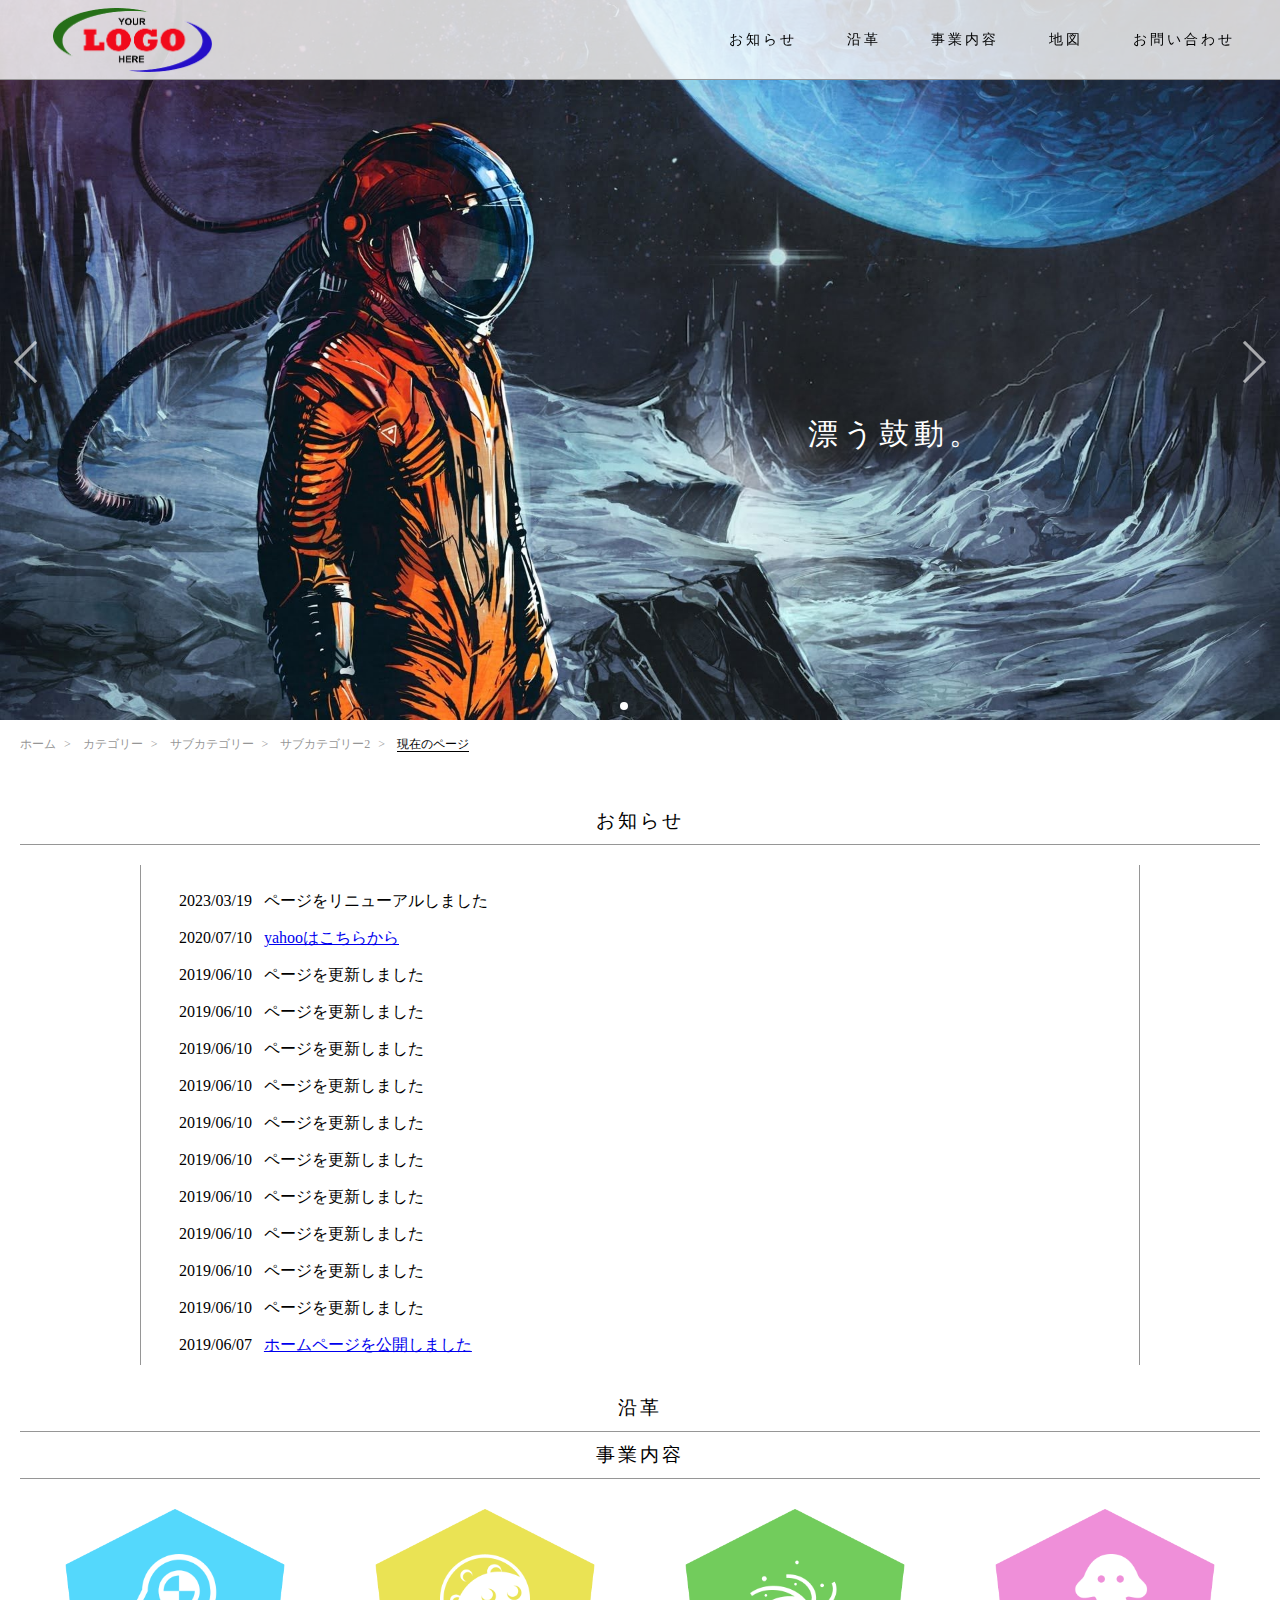
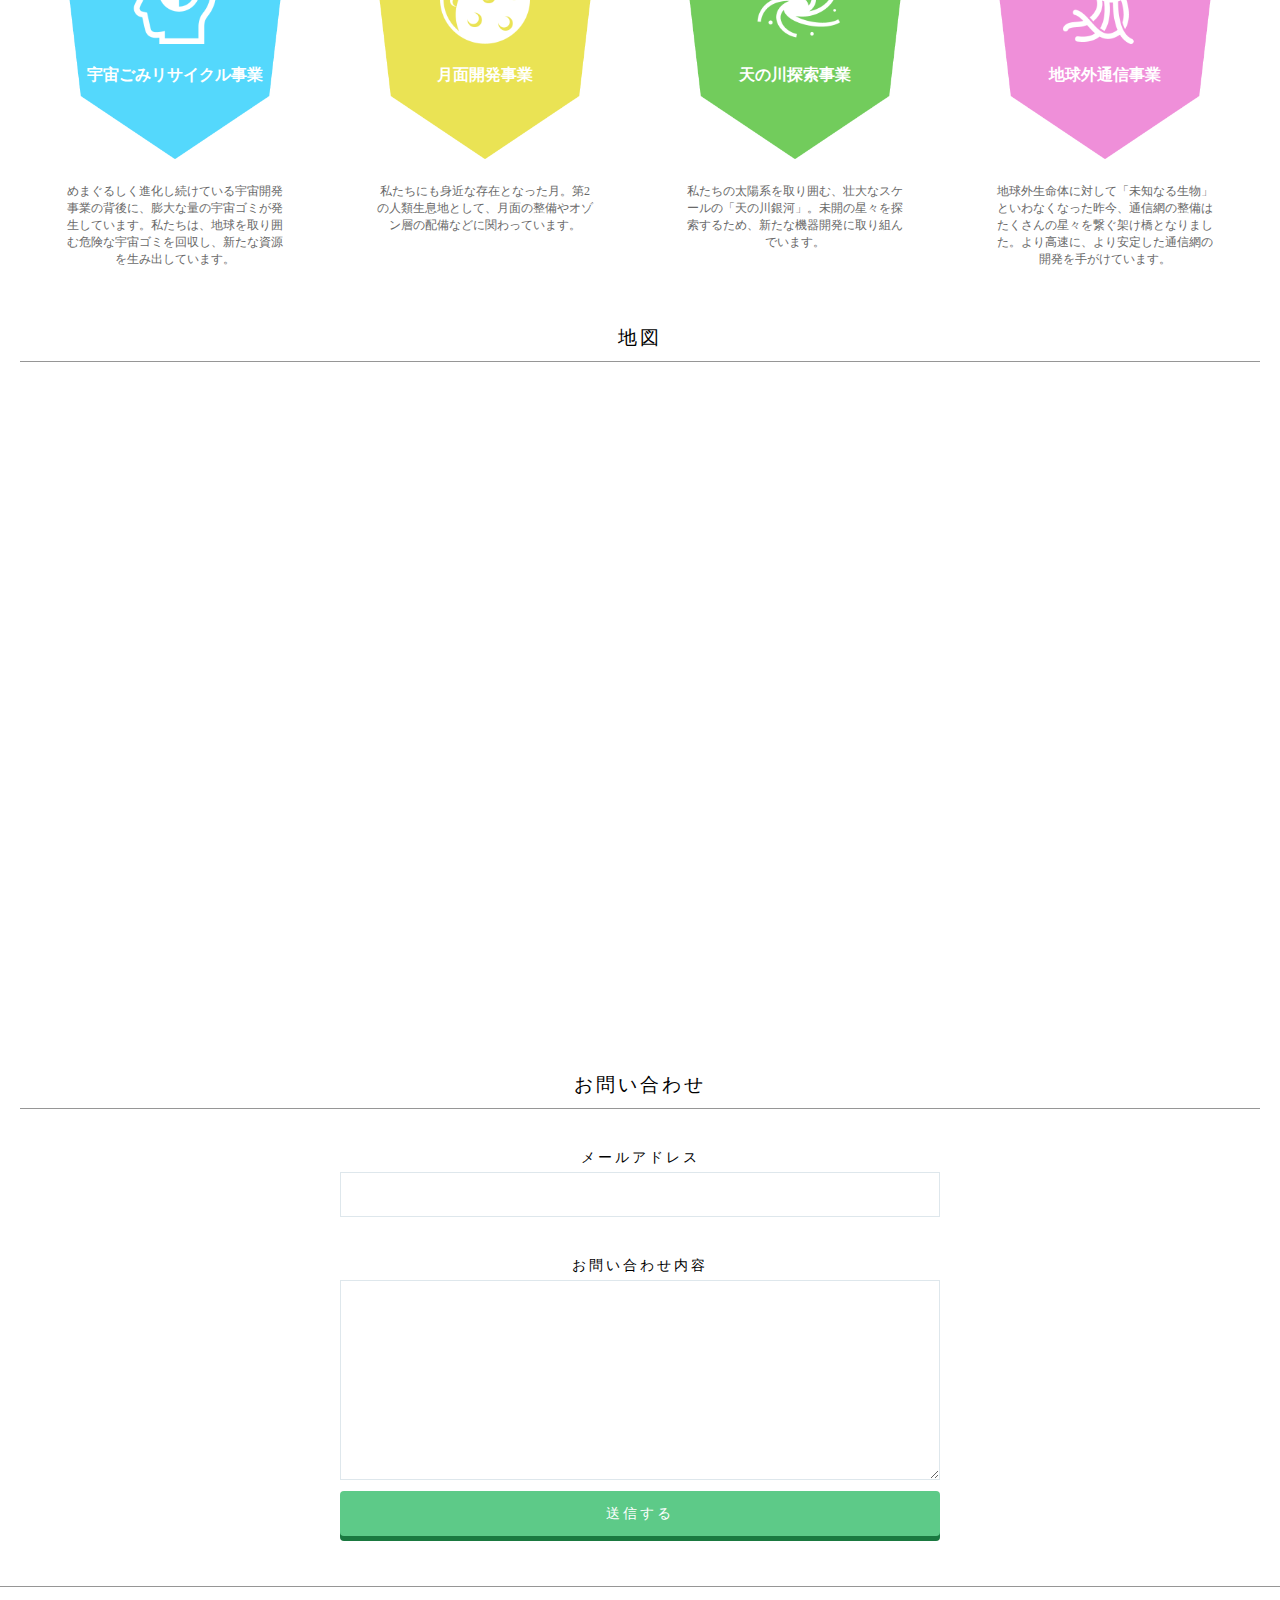
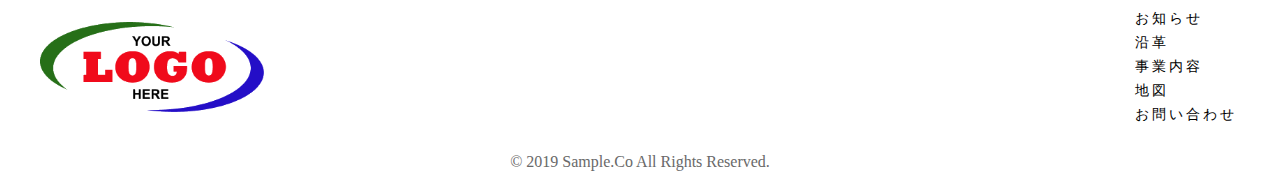
==== index.html @ 253b9396 "works調整" ====
<!DOCTYPE html>
<html lang="ja" dir="ltr">

<head>
    <meta charset="utf-8">
    <meta name="viewport" content="width=device-width, initial-scale=1.0">
    <title>Sample Site</title>
    <link rel="stylesheet" href="./css/stylesheet.css">
    <link rel="stylesheet" href="./css/responsive.css">
    <link rel="stylesheet" href="./css/hamburger.css">
    <link rel="stylesheet" href="./css/swiper.css">
    <link rel="stylesheet" href="https://maxcdn.bootstrapcdn.com/font-awesome/4.5.0/css/font-awesome.min.css">
    <script src="https://ajax.googleapis.com/ajax/libs/jquery/2.1.4/jquery.min.js"></script>
    <link rel="shortcut icon" href="./img/favicon.ico">
    <link rel="icon" href="./img/favicon.ico">
</head>

<body>
    <header>

        <div class="container">
            <div class="logo-left header-left">
                <img class="header-logo" src="img/logo03.png">
            </div>
            <div class="header-right">
                <a class="btn btn-hover" href="#information">お知らせ</a>
                <a class="btn btn-hover" href="#history">沿革</a>
                <a class="btn btn-hover" href="#works">事業内容</a>
                <a class="btn btn-hover" href="#map">地図</a>
                <a class="btn btn-hover" href="#contact">お問い合わせ</a>
            </div>
        </div>


        <!--  ハンバーガーメニュー　-->

        <div id="hamb-menu">
            <a class="menu-trigger">
                <span></span>
                <span></span>
                <span></span>
            </a>
        </div>

        <div id="hamb-wrapper">
            <div id="hamb-contents">
                <a class="btn" href="#information">お知らせ</a>
                <a class="btn" href="#history">沿革</a>
                <a class="btn" href="#works">事業内容</a>
                <a class="btn" href="#map">地図</a>
                <a class="btn" href="#contact">お問い合わせ</a>
            </div>
        </div>

    </header>



    <div class="slide-wrapper">

        <!--   簡易スライド非表示

        <div class="sliders">
            <ul class="sliders-items">
                <li class="sliders-item"><img src="img/img01.jpg"></li>
                <li class="sliders-item"><img src="img/img02.jpg"></li>
                <li class="sliders-item"><img src="img/img03.jpg"></li>
            </ul>
            <div class="sliders-prev"></div>
            <div class="sliders-next"></div>
        </div>
        <script src="./js/sliders.js"></script>  -->


        <!--  swiperによるスライド　-->

        <div class="swiper-container">
            <div class="swiper-wrapper">
                <div class="swiper-slide">
                    <img src="./img/img01.jpg" alt="Swiper01" class="obj-fit-img">
                    <div class="swiper-slide-content swiper-slide-content-1">漂う鼓動。</div>
                </div>
                <div class="swiper-slide">
                    <img src="./img/img02.jpg" alt="Swiper02" class="obj-fit-img">
                    <div class="swiper-slide-content swiper-slide-content-2">宙駆ける焔。</div>
                </div>
                <div class="swiper-slide">
                    <img src="./img/img03.jpg" alt="Swiper03" class="obj-fit-img">
                    <div class="swiper-slide-content swiper-slide-content-3">拡張的新世界へ。</div>
                </div>
            </div>
            <div class="swiper-pagination"></div>
            <div class="swiper-button-prev"></div>
            <div class="swiper-button-next"></div>

        </div>
        <script src="./js/swiper.js"></script>
        <script>
            var swiper = new Swiper('.swiper-container', {
                navigation: {
                    nextEl: '.swiper-button-next',
                    prevEl: '.swiper-button-prev',

                },
                loop: true,
                autoplay: {
                    delay: 5000,
                    disableOnInteraction: true
                },
                pagination: {
                    el: '.swiper-pagination',
                    type: 'bullets',
                    clickable: true
                },
                speed: 1000,
                on: {
                    slideChange: function() {
                        jQuery('.swiper-slide-content').css('opacity', '0');
                        realIndex = this.realIndex + 1;
                        jQuery('.swiper-slide-content-' + realIndex).css('opacity', '1');
                    },
                },
            });
        </script>

    </div>


    <!--  パンくず　-->
    <nav>
        <div class="container">
            <ol class="breadcrumbs">
                <li><a href="#">ホーム</a></li>
                <li><a href="#">カテゴリー</a></li>
                <li><a href="#">サブカテゴリー</a></li>
                <li><a href="#">サブカテゴリー2</a></li>
                <li><a>現在のページ</a></li>
            </ol>
        </div>
    </nav>

    <!--  各コンテンツ　-->
    <div class="middle-wrapper">
        <div class="container">

            <!--  お知らせ　-->
            <div ID="information" class="section information">
                <h3>お知らせ</h3>
                <div class="contents">
                    <div class="info-iframe">
                        <iframe src="information.html">
                            インラインフレーム対応ブラウザでご覧いただけます。
                        </iframe>
                    </div>
                </div>
            </div>

            <!--  沿革　-->
            <div ID="history" class="section history">
                <h3>沿革</h3>
                <div class="contents">

                </div>
            </div>

            <!--  事業内容　-->
            <div ID="works" class="section">
                <h3>事業内容</h3>
                <div class="contents">
                    <div class="works">

                        <div class="work">
                            <div class="work-icon">
                                <p class="work-title">宇宙ごみリサイクル事業</p>
                                <img src="img/work01.png" class="work-img">
                                <img src="img/back01.png" class="back-img">
                            </div>
                            <p class="work-text">めまぐるしく進化し続けている宇宙開発事業の背後に、膨大な量の宇宙ゴミが発生しています。私たちは、地球を取り囲む危険な宇宙ゴミを回収し、新たな資源を生み出しています。</p>

                        </div>

                        <div class="work">
                            <div class="work-icon">
                                <p class="work-title">月面開発事業</p>
                                <img src="img/work02.png" class="work-img">
                                <img src="img/back02.png" class="back-img">
                            </div>
                            <p class="work-text">私たちにも身近な存在となった月。第2の人類生息地として、月面の整備やオゾン層の配備などに関わっています。</p>
                        </div>

                        <div class="work">
                            <div class="work-icon">
                                <p class="work-title">天の川探索事業</p>
                                <img src="img/work03.png" class="work-img">
                                <img src="img/back03.png" class="back-img">
                            </div>
                            <p class="work-text">私たちの太陽系を取り囲む、壮大なスケールの「天の川銀河」。未開の星々を探索するため、新たな機器開発に取り組んでいます。</p>
                        </div>

                        <div class="work">
                            <div class="work-icon">
                                <p class="work-title">地球外通信事業</p>
                                <img src="img/work04.png" class="work-img">
                                <img src="img/back04.png" class="back-img">
                            </div>
                            <p class="work-text">地球外生命体に対して「未知なる生物」といわなくなった昨今、通信網の整備はたくさんの星々を繋ぐ架け橋となりました。より高速に、より安定した通信網の開発を手がけています。</p>
                        </div>

                    </div>
                </div>
            </div>

            <!--  地図　-->
            <div ID="map" class="section map">
                <h3>地図</h3>
                <div class="contents map-wrapper">
                    <iframe src="https://www.google.com/maps/embed?pb=!1m18!1m12!1m3!1d3682.709545712468!2d88.37470051531291!3d22.627319036661458!2m3!1f0!2f0!3f0!3m2!1i1024!2i768!4f13.1!3m3!1m2!1s0x39f89d917ba401ff%3A0xa245c88b371ffcd3!2sVulcan+Trading+Company!5e0!3m2!1sja!2sjp!4v1559813439510!5m2!1sja!2sjp" width="100%" height="100%" frameborder="0" style="border:0" allowfullscreen></iframe>
                </div>
            </div>

            <!--  お問い合わせ　-->
            <div ID="contact" class="section contact">
                <h3>お問い合わせ</h3>
                <div class="contents">
                    <p>メールアドレス</p>
                    <input class="mail-address">
                    <p>お問い合わせ内容</p>
                    <textarea></textarea>
                    <div></div>
                    <input class="contact-submit" type="submit" value="送信する">

                </div>
            </div>
        </div>
    </div>



    <div class="bottom-wrapper">
        <div class="container">

        </div>
    </div>



    <footer>
        <div class="container">
            <div class="logo-left footer-left">
                <img class="footer-logo" src="./img/logo03.png">
            </div>
            <div class="footer-right">
                <div class="footer-contents">
                    <a class="btn btn-hover" href="#information">お知らせ</a>
                    <a class="btn btn-hover" href="#history">沿革</a>
                    <a class="btn btn-hover" href="#works">事業内容</a>
                    <a class="btn btn-hover" href="#map">地図</a>
                    <a class="btn btn-hover" href="#contact">お問い合わせ</a>
                </div>
            </div>
            <div class="copyright">
                <p>© 2019 Sample.Co All Rights Reserved.</p>
            </div>
        </div>
    </footer>

    <script src="./js/script.js"></script>
    <script src="./js/ofi.min.js"></script>
    <script>
        objectFitImages();
    </script>

</body></html>
---- css/stylesheet.css ----
/*//////////////////////////////////////////////////////////////////////
     common
//////////////////////////////////////////////////////////////////////*/

* {
    box-sizing: border-box;
}

body {
    margin: 0;
    font-family: "Hiragino Kaku Gothic ProN";
}

a {
    text-decoration: none;
}

.container {
    max-width: 1400px;
    width: 100%;
    padding: 0 20px;
    margin: 0 auto;
    height: auto;
}

li {
    list-style: none;
}

.contents {
    text-align: center;
}

.logo-left {
    float: left;
    cursor: pointer;
    display: block;
}

.active {
    display: block;
}

/*//////////////////////////////////////////////////////////////////////
     header
//////////////////////////////////////////////////////////////////////*/

header {
    height: 80px;
    width: 100%;
    position: fixed;
    top: 0;
    z-index: 10;
    border-bottom: 1px solid rgb(150, 150, 150);
    background-color: rgba(255, 255, 255, 0.8);
}

.header-logo {
    height: 70px;
    padding: 3px;
    margin-top: 5px;
    margin-left: 30px;
}

.header-right {
    float: right;
}

.header-right a {
    line-height: 80px;
    font-size: 14px;
    padding: 0 25px;
    color: #000000;
    display: block;
    float: left;
    transition: all 1.0s;
    letter-spacing: 3px;
}

.header-right a:hover {
    background-color: rgba(0, 167, 255, 0.5);
}

#hamb-menu {
    display: none;
    margin-top: 20px;
    margin-right: 40px;
    float: right;
    cursor: pointer;
}

#hamb-menu:hover {
    opacity: 0.5;
    transition: all 0.3s;
}

#hamb-wrapper {
    position: fixed;
    top: 80px;
    right: 0;
    bottom: 0;
    left: 0;
    background-color: rgba(0, 0, 0, 0.6);
    z-index: 20;
    display: none;
}

#hamb-contents {
    display: none;
    float: right;
    position: absolute;
    top: 0;
    right: 0;
    background-color: rgba(255, 255, 255, 0.8);
    border: 1px solid rgb(150, 150, 150);
    padding-bottom: 30px;
}

#hamb-contents a {
    font-size: 18px;
    letter-spacing: 3px;
    margin: 40px 60px;
    color: #000000;
    display: block;
}


/*//////////////////////////////////////////////////////////////////////
     slide-wrapper
//////////////////////////////////////////////////////////////////////*/

.swiper-slide img {
    width: 100%;
}

.swiper-slide-content {
    position: absolute;
    top: 60%;
    left: 70%;
    transform: translate(-50%, -50%);
    opacity: 0;
    transition: all 5s ease 1s;
    color: #ffffff;
    letter-spacing: 5px;
    font-size: 30px;
}


/*//////////////////////////////////////////////////////////////////////
     パンくず
//////////////////////////////////////////////////////////////////////*/

.breadcrumbs {
    padding: 0;
    margin: 10px 0 45px 0;
}

.breadcrumbs li {
    display: inline-block;
    font-size: 12px;
}

.breadcrumbs a {
    color: rgb(150, 150, 150)
}

.breadcrumbs li:last-child a {
    color: #000000;
    border-bottom: 1px solid #000;
}

.breadcrumbs li::after {
    content: '>';
    display: inline-block;
    padding: 0 8px;
    /*左右に余白*/
    color: rgb(150, 150, 150);
}

.breadcrumbs li:last-child::after {
    display: none;
}



/*//////////////////////////////////////////////////////////////////////
     top-wrapper
//////////////////////////////////////////////////////////////////////*/

/*
.top-img {
    background: url(../img/43365.jpg) center center no-repeat;
    background-size: cover;
    margin: 0 auto;
    max-width: 2000px;
    width: 100%;
    height: 1000px;
}
*/


/*
.slides {
    position: relative;
    max-width: 100%;
    width: 100%;
    padding: 0;
    margin: 0 auto;
    display: block;
    overflow: hidden;
}

.white-back {
    width: 100%;
}


.slide {
    width: 100%;
    display: none;
    position: absolute;
    top: 0;
}


.show {
    display: block;
}

.slide-btn {
    position: absolute;
    top: 50%;
    cursor: pointer;
    width: 30px;
    height: 30px;
    font-size: 24px;
    border-right: 0.2em solid #FFFFFF;
    border-bottom: 0.2em solid #FFFFFF;
    background: transparent;
    opacity: 0.5;

}

.slide-btn:hover {
    opacity: 0.8;
}

#prev-btn {

    left: 2em;
    transform: translateY(-50%) rotate(135deg);
}

#next-btn {
    right: 2em;
    transform: translateY(-50%) rotate(-45deg);
}


*/




/*
.slide {
    display: none;
    background-position: center center;
    background-repeat: no-repeat;
    background-size: cover;
    max-width: 2000px;
    margin: 0 auto;
    height: 1080px;
}

.slide1 {
    background-image: url(../img/img01.jpg);
}

.slide2 {
    background-image: url(../img/img02.jpg);
}

.slide3 {
    background-image: url(../img/img03.jpg);
}

*/


/*//////////////////////////////////////////////////////////////////////
     middle-wrapper
//////////////////////////////////////////////////////////////////////*/


h3 {
    margin: 0px;
    padding: 10px;
    border-bottom: 1px solid rgb(150, 150, 150);
    font-weight: normal;
    text-align: center;
    letter-spacing: 3px;

}

/*
.info-srcollbar {
    margin: 20px auto;
    width: 100%;
    max-width: 1000px;
    height: 400px;
    padding: 10px 10px 10px 30px;
    border-left: 1px solid rgb(150, 150, 150);
    border-right: 1px solid rgb(150, 150, 150);
    border-top: none;
    border-bottom: none;
    display: block;

}
*/

.info-iframe iframe {
    width: 100%;
    height: 100%;
    border: none;
    display: block;
}

.info-iframe {
    width: 100%;
    height: 500px;
    overflow: auto;
    -webkit-overflow-scrolling: touch;
    padding: 10px 10px 10px 30px;
    margin: 20px auto;
    max-width: 1000px;
    border-left: 1px solid rgb(150, 150, 150);
    border-right: 1px solid rgb(150, 150, 150);
}

.contact p {
    margin: 40px 0 0 0;
    font-size: 14px;
    letter-spacing: 3px;
}

input {
    height: 45px;
}

input,
textarea {
    width: 600px;
    margin-top: 5px;
    padding: 10px;
    font-size: 14px;
    border: 1px solid #dee7ec;
}

textarea {
    height: 200px;
}

.contact-submit {
    margin-top: 7px;
    margin-bottom: 50px;
    text-align: center;
    background-color: #5dca88;
    cursor: pointer;
    box-shadow: 0 5px #1a7940;
    border-radius: 4px;
    border: none;
    letter-spacing: 3px;
    color: #fff;
}

.contact-submit:active {
    position: relative;
    top: 5px;
    box-shadow: none;
}


.map-wrapper {
    height: 700px;
}

.map iframe {
    padding: 10px 0;
    margin: 0;
}

.work {
    float: left;
    width: 25%;
    cursor: pointer;
    margin: 30px auto;
}

.work-icon{
    position: relative;
}

.work-icon:hover {
    opacity: 0.8;
}

.back-img {
    height: 250px;
}

.work-img {
    position: absolute;
    height: 90px;
    margin: 45px 80px;
    z-index: 1;
}

.work-title {
    position: absolute;
    top: 140px;
    color: #fff;
    font-weight: bold;
    width: 100%;
}

.work-text {
    width: 70%;
    display: inline-block;
    margin-top: 20px;
    font-size: 12px;
    color:dimgray;
    height: 100px;
}


/*//////////////////////////////////////////////////////////////////////
     bottom-wrapper
//////////////////////////////////////////////////////////////////////*/


/*//////////////////////////////////////////////////////////////////////
     footer
//////////////////////////////////////////////////////////////////////*/


footer {
    border-top: 1px solid rgb(150, 150, 150);
}


.footer-logo {
    height: 90px;
    margin-top: 35px;
    margin-left: 20px;
}

.footer-right {
    float: right;
    margin-top: 20px;
    margin-right: 20px;

}

.footer-right a {
    font-size: 14px;
    color: #000000;
    display: block;
    padding: 3px;
    transition: all 1.0s;
    letter-spacing: 3px;
}

.footer-right a:hover {
    background-color: rgba(0, 167, 255, 0.5);
}


.copyright {
    text-align: center;
    color: dimgray;
    padding-top: 150px;
}
---- css/responsive.css ----
/* タブレット向けレイアウト 1024px以下に適用*/

@media all and (max-width: 1024px) {

    .header-right a {
        padding: 0 8px;
    }

    .obj-fit-img {
        height: 850px;
        object-fit: cover;
        object-position: 45% 0;
        font-family: 'object-fit: cover; object-position: 45% 0;'
    }

    .swiper-slide-content {
        font-size: 20px;
    }

    .work {
        width: 50%;
    }





}


/* モバイル向けレイアウト 670px以下に適用*/

@media all and (max-width: 670px) {

    .header-right {
        display: none;
    }

    #hamb-menu {
        display: block;
    }

    input,
    textarea {
        width: 100%;
    }

    .footer-logo {
        height: 70px;
        margin: 30px 0 10px 0;

    }


    .footer-left {
        float: none;
        text-align: center;
    }

    .footer-right {
        margin: 20px 0 40px 0;
        float: none;
        text-align: center;
    }

    .copyright {
        padding-top: 0;
    }

    .obj-fit-img {
        height: 650px;
    }

    .swiper-slide-content {
        font-size: 15px;
    }

    .map-wrapper {
        height: 500px;
    }

    .info-iframe {
        height: 300px;
    }

    .work {
        width: 100%;
    }








}
---- css/hamburger.css ----
/* ハンバーガーメニューのアニメーション */
/* activeなし */

.menu-trigger,
.menu-trigger span {
    display: inline-block;
    transition: all .4s;
    box-sizing: border-box;
}

.menu-trigger {
    position: relative;
    width: 40px;
    height: 36px;
}

.menu-trigger span {
    position: absolute;
    left: 0;
    width: 100%;
    height: 4px;
    background-color: dimgray;
    border-radius: 4px;
}

.menu-trigger span:nth-of-type(1) {
    top: 0;
}

.menu-trigger span:nth-of-type(2) {
    top: 16px;
}

.menu-trigger span:nth-of-type(3) {
    bottom: 0;
}


/* activeあり */

.menu-trigger.active span:nth-of-type(1) {
  -webkit-transform: translateY(16px) rotate(-315deg);
  transform: translateY(16px) rotate(-315deg);
}
.menu-trigger.active span:nth-of-type(2) {
  opacity: 0;
}
.menu-trigger.active span:nth-of-type(3) {
  -webkit-transform: translateY(-16px) rotate(315deg);
  transform: translateY(-16px) rotate(315deg);
}
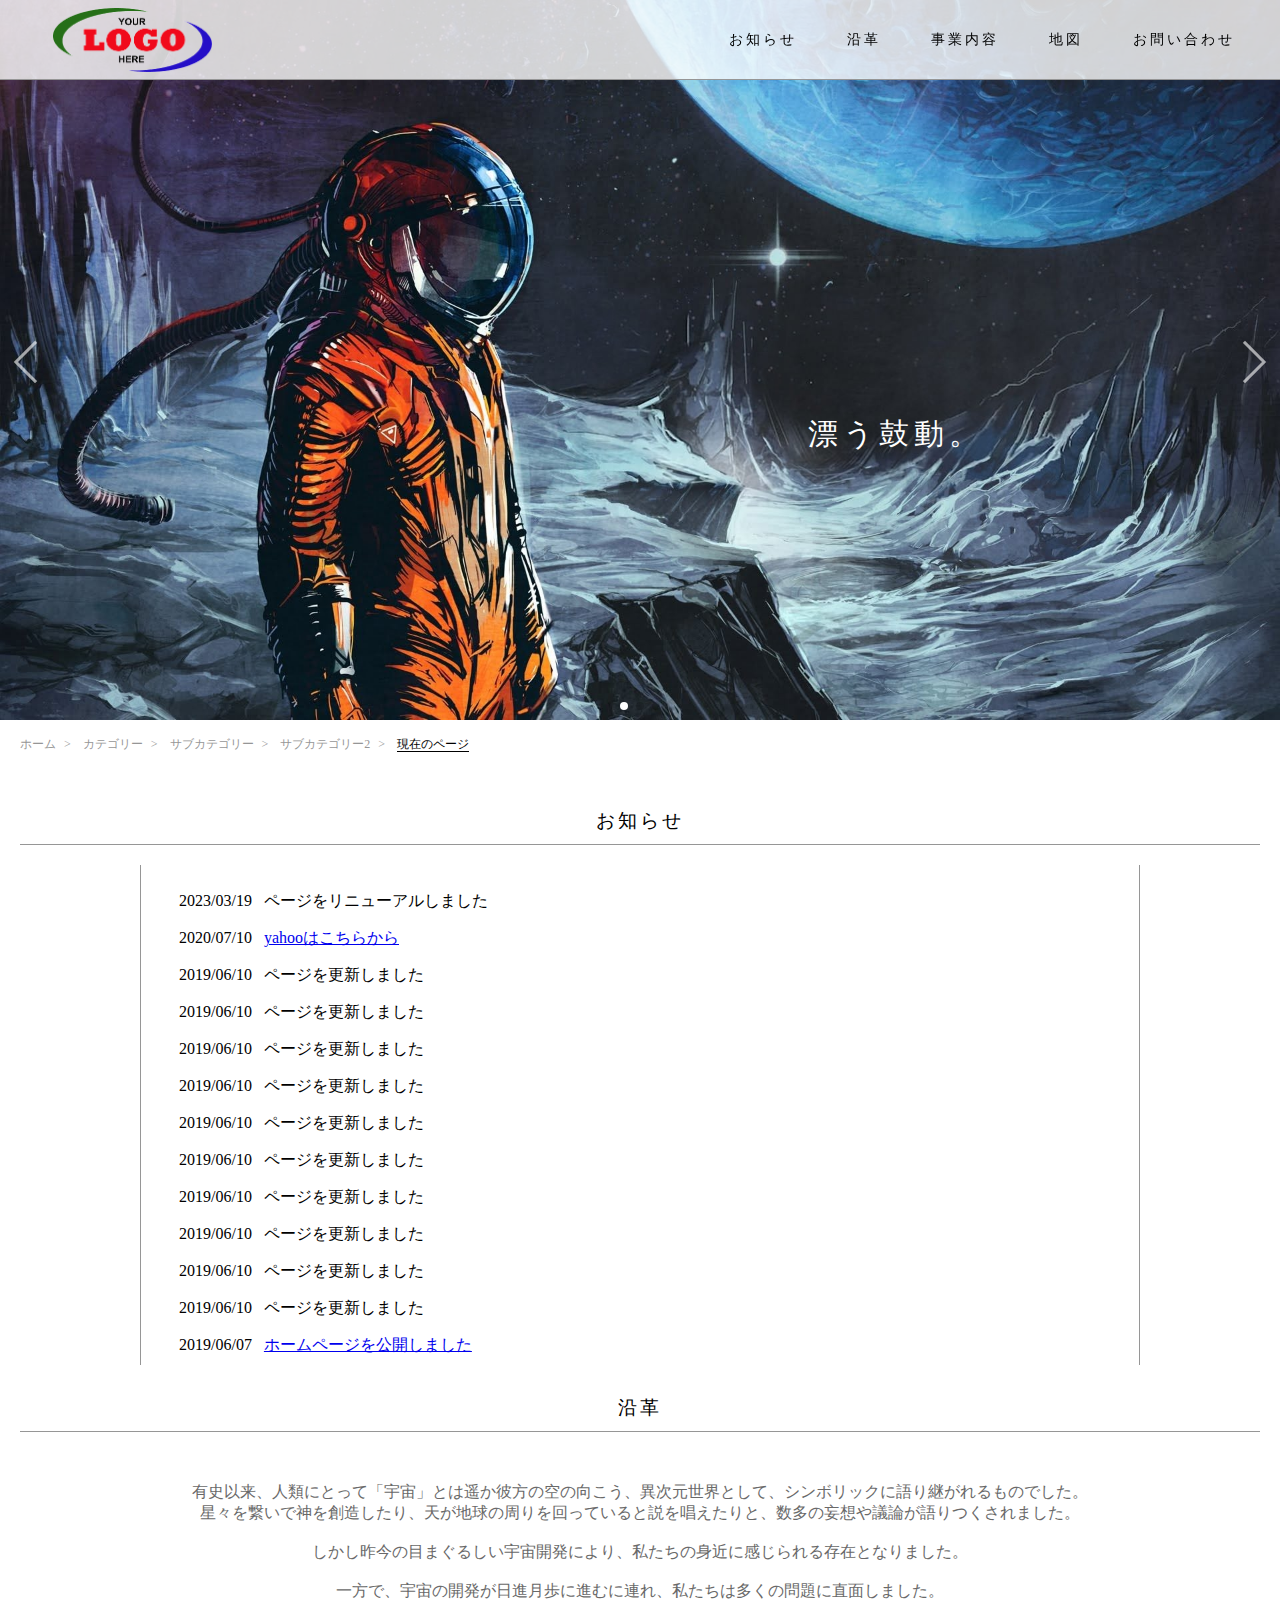
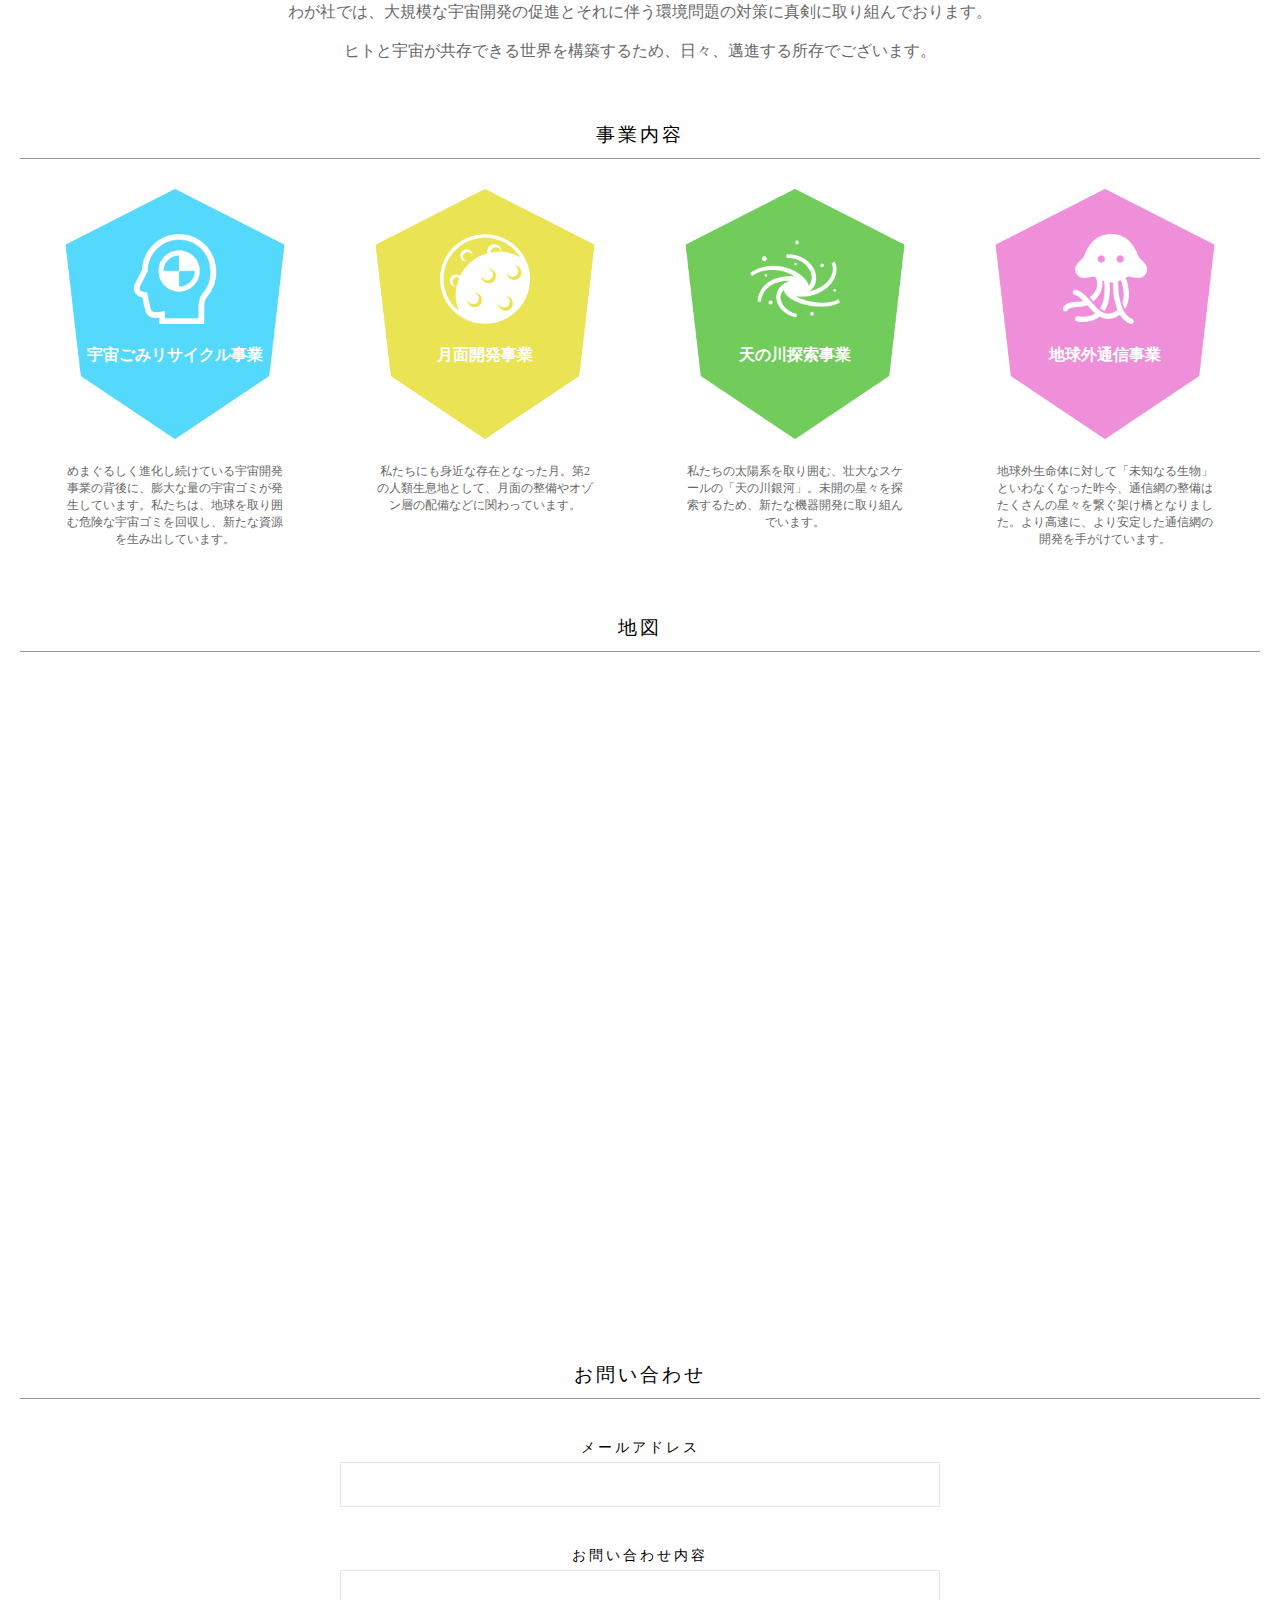
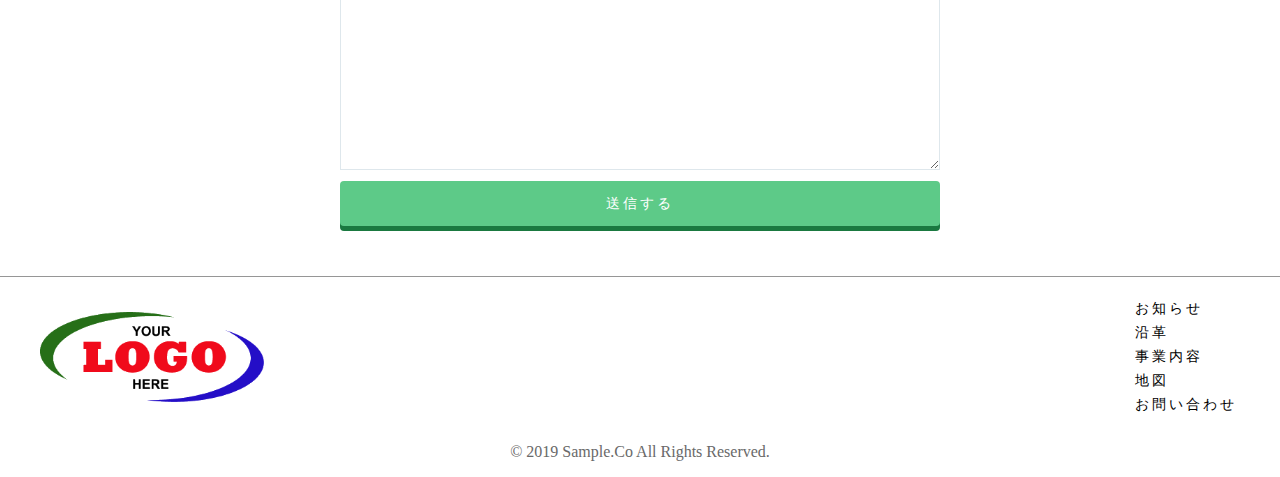
==== commit 5f3f08fe: "スクロール調整、沿革" ====
--- a/index.html
+++ b/index.html
@@ -159,6 +159,7 @@
             <div ID="history" class="section history">
                 <h3>沿革</h3>
                 <div class="contents">
+                    <p class="history-text">有史以来、人類にとって「宇宙」とは遥か彼方の空の向こう、異次元世界として、シンボリックに語り継がれるものでした。<br>星々を繋いで神を創造したり、天が地球の周りを回っていると説を唱えたりと、数多の妄想や議論が語りつくされました。<br><br>しかし昨今の目まぐるしい宇宙開発により、私たちの身近に感じられる存在となりました。<br><br>一方で、宇宙の開発が日進月歩に進むに連れ、私たちは多くの問題に直面しました。<br>わが社では、大規模な宇宙開発の促進とそれに伴う環境問題の対策に真剣に取り組んでおります。<br><br>ヒトと宇宙が共存できる世界を構築するため、日々、邁進する所存でございます。</p>
 
                 </div>
             </div>
@@ -205,6 +206,8 @@
                             </div>
                             <p class="work-text">地球外生命体に対して「未知なる生物」といわなくなった昨今、通信網の整備はたくさんの星々を繋ぐ架け橋となりました。より高速に、より安定した通信網の開発を手がけています。</p>
                         </div>
+                        <!--  mapへスクロールするためのclear　-->
+                        <div class="clear"></div>
 
                     </div>
                 </div>
--- a/css/stylesheet.css
+++ b/css/stylesheet.css
@@ -433,6 +433,17 @@
     height: 100px;
 }
 
+.clear{
+    clear: left;
+}
+
+.history-text{
+    width: 75%;
+    margin: 50px auto;
+    color:dimgray;
+    font-size: 16px;
+}
+
 
 /*//////////////////////////////////////////////////////////////////////
      bottom-wrapper
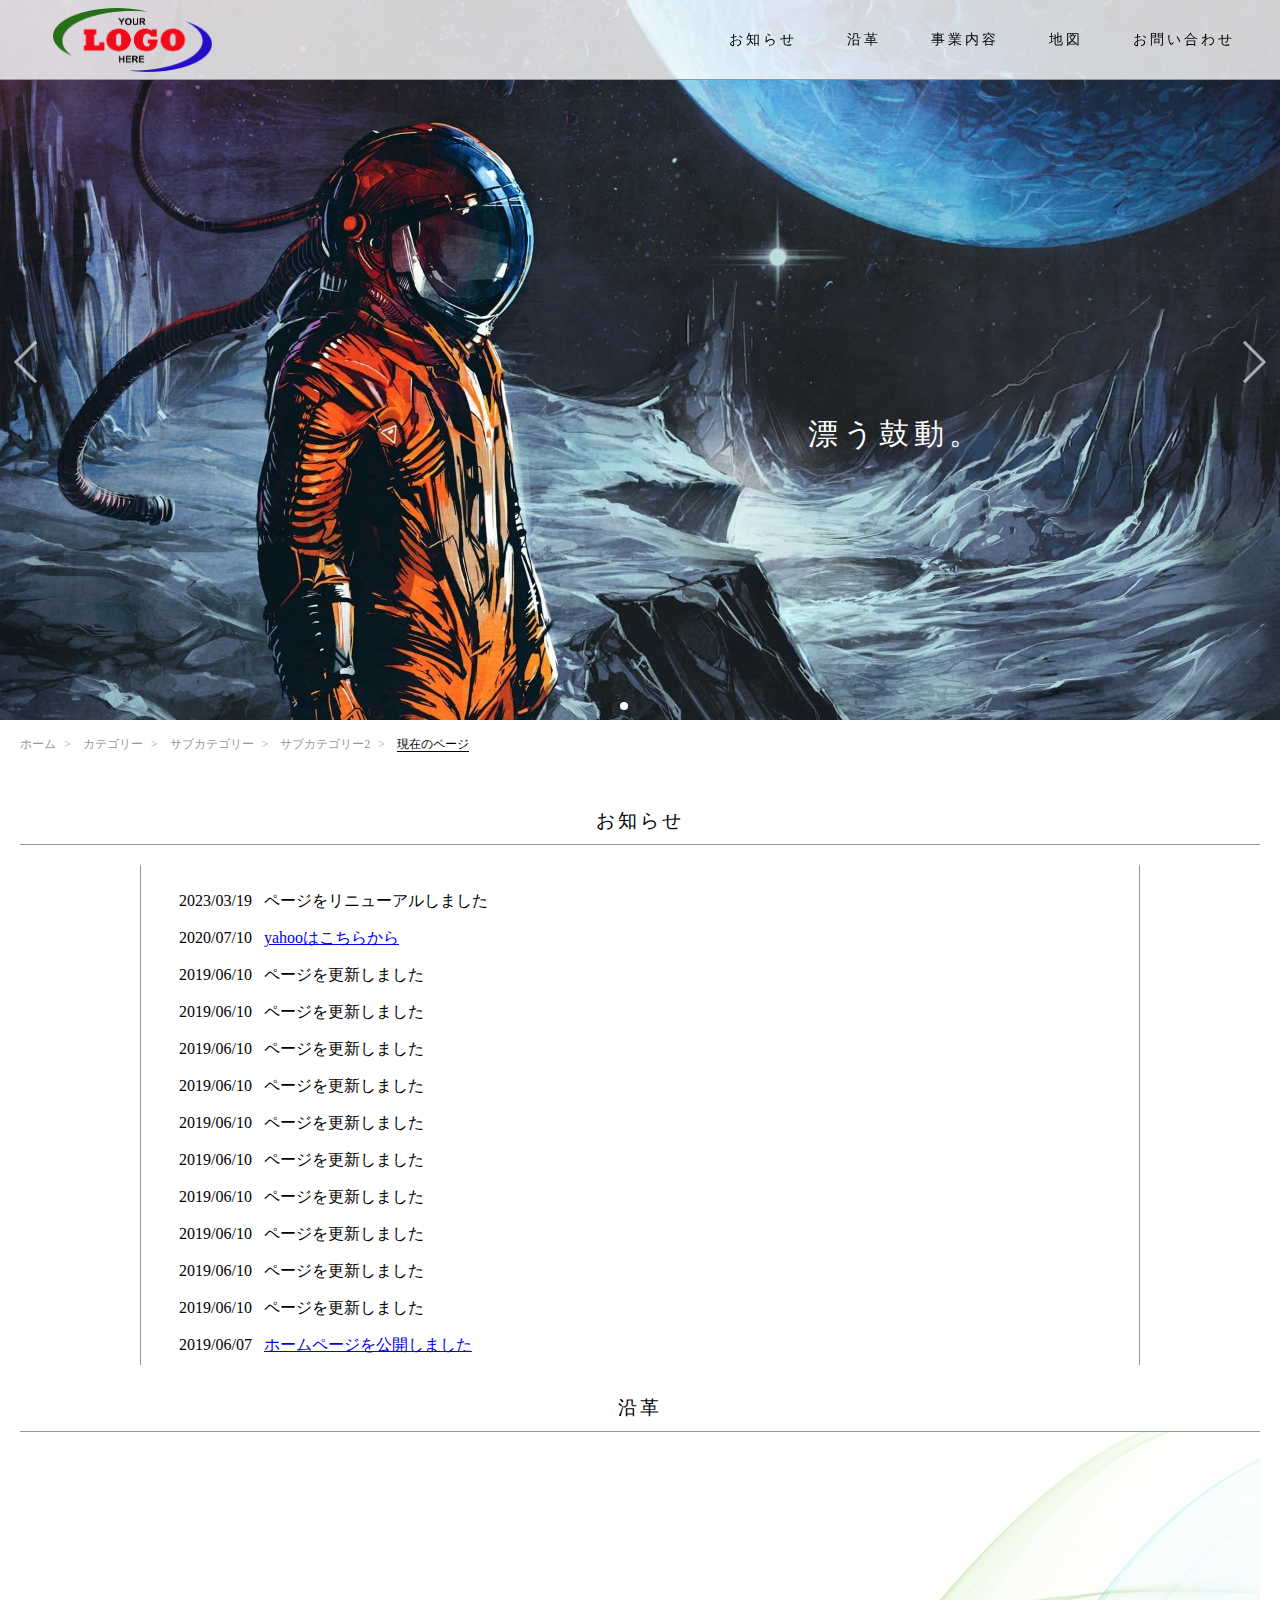
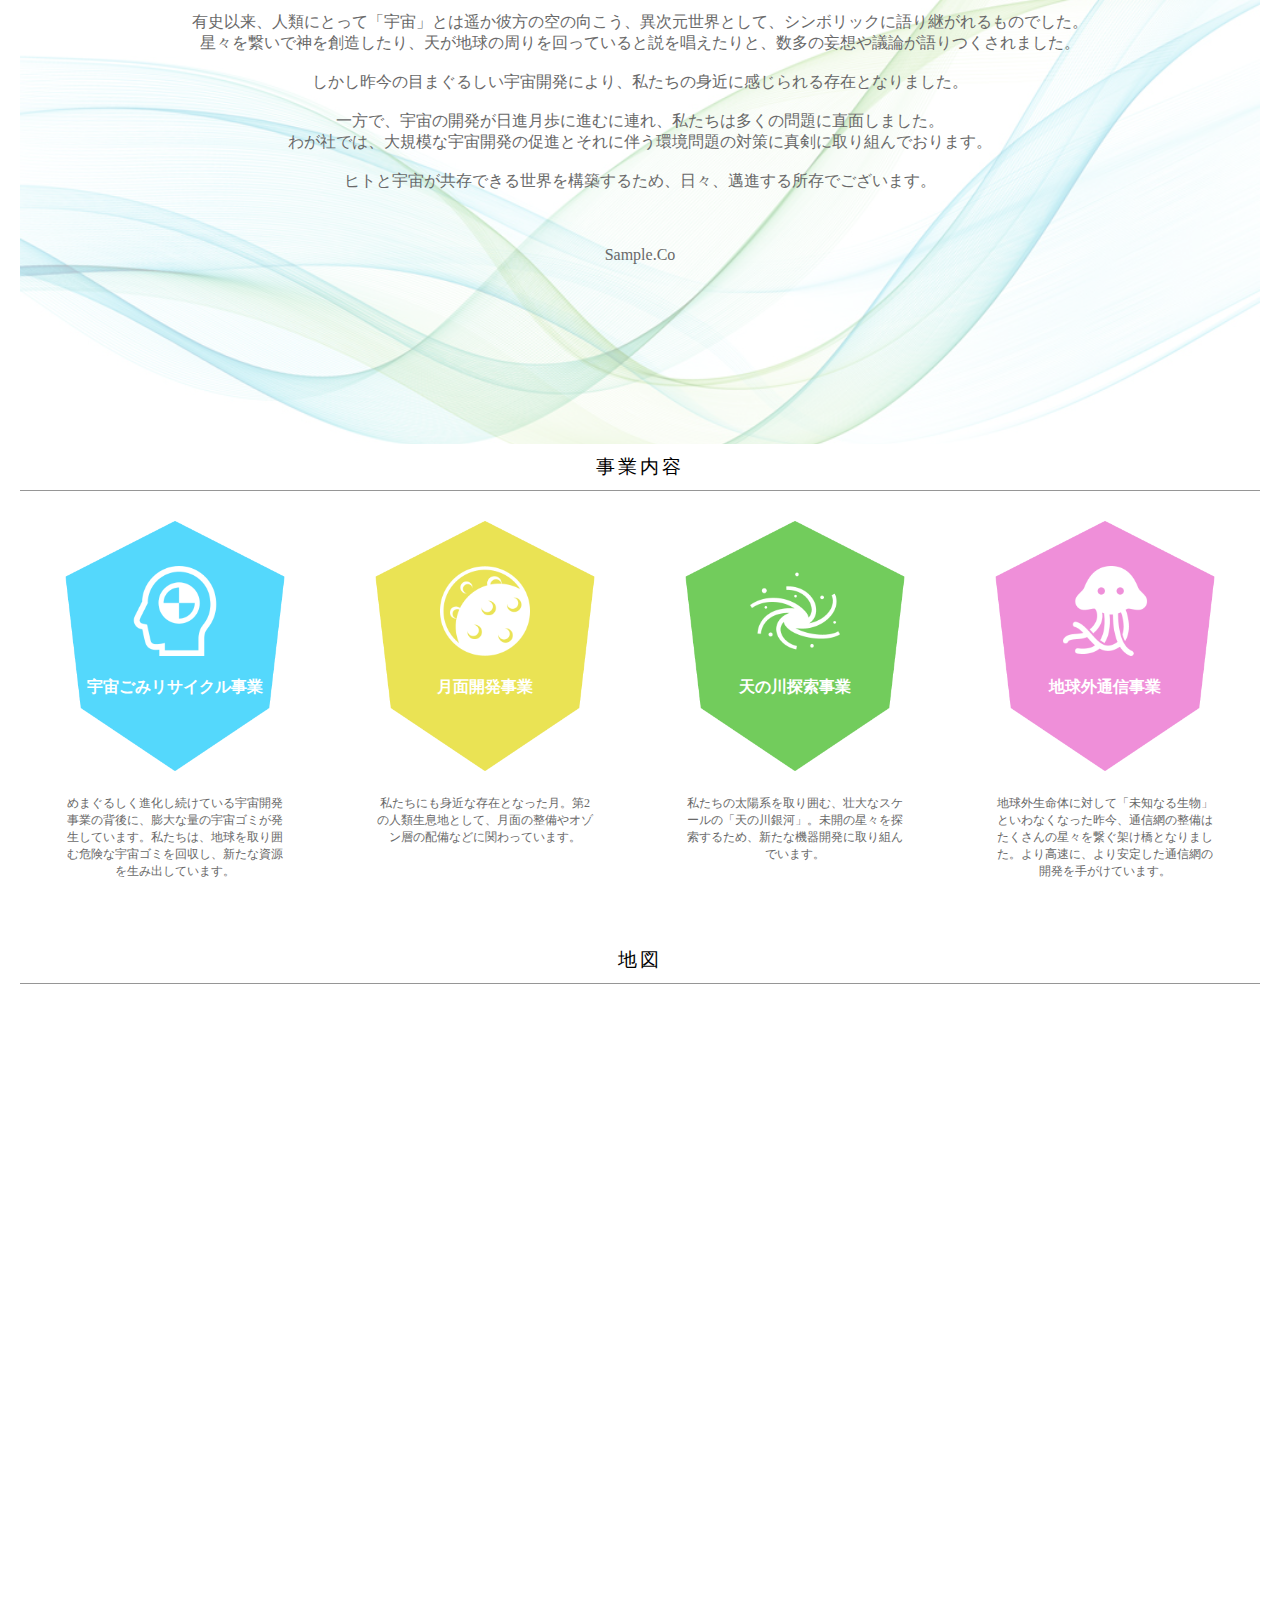
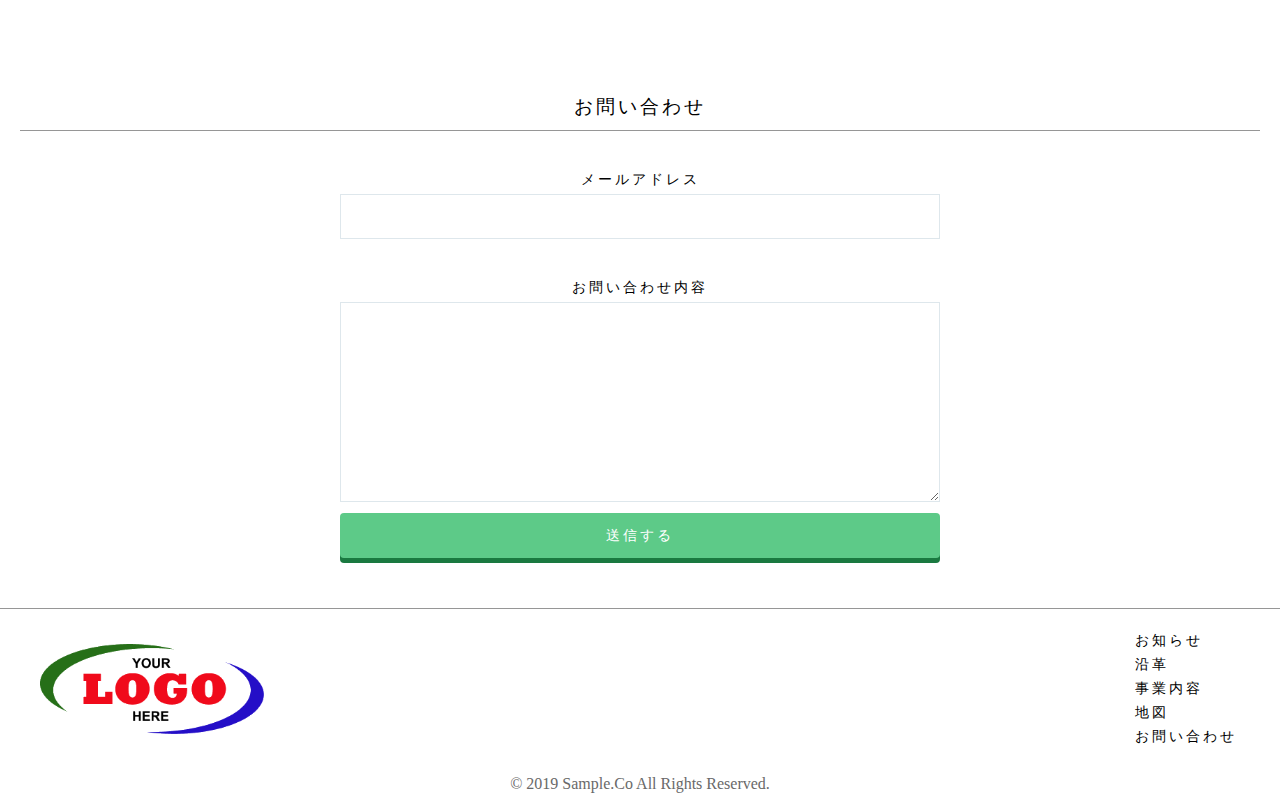
==== commit 84d056f6: "沿革バックグラウンド調整" ====
--- a/index.html
+++ b/index.html
@@ -158,9 +158,10 @@
             <!--  沿革　-->
             <div ID="history" class="section history">
                 <h3>沿革</h3>
-                <div class="contents">
-                    <p class="history-text">有史以来、人類にとって「宇宙」とは遥か彼方の空の向こう、異次元世界として、シンボリックに語り継がれるものでした。<br>星々を繋いで神を創造したり、天が地球の周りを回っていると説を唱えたりと、数多の妄想や議論が語りつくされました。<br><br>しかし昨今の目まぐるしい宇宙開発により、私たちの身近に感じられる存在となりました。<br><br>一方で、宇宙の開発が日進月歩に進むに連れ、私たちは多くの問題に直面しました。<br>わが社では、大規模な宇宙開発の促進とそれに伴う環境問題の対策に真剣に取り組んでおります。<br><br>ヒトと宇宙が共存できる世界を構築するため、日々、邁進する所存でございます。</p>
-
+                <div class="contents history-back">
+                    <div class="back-mask">
+                        <p class="history-text">有史以来、人類にとって「宇宙」とは遥か彼方の空の向こう、異次元世界として、シンボリックに語り継がれるものでした。<br>星々を繋いで神を創造したり、天が地球の周りを回っていると説を唱えたりと、数多の妄想や議論が語りつくされました。<br><br>しかし昨今の目まぐるしい宇宙開発により、私たちの身近に感じられる存在となりました。<br><br>一方で、宇宙の開発が日進月歩に進むに連れ、私たちは多くの問題に直面しました。<br>わが社では、大規模な宇宙開発の促進とそれに伴う環境問題の対策に真剣に取り組んでおります。<br><br>ヒトと宇宙が共存できる世界を構築するため、日々、邁進する所存でございます。<br><br><br><br>Sample.Co</p>
+                    </div>
                 </div>
             </div>
 
--- a/css/stylesheet.css
+++ b/css/stylesheet.css
@@ -437,9 +437,22 @@
     clear: left;
 }
 
+.history-back{
+    background:url(../img/img04.jpg)center center no-repeat;
+    background-size:cover;
+    margin: 0 auto;
+
+}
+
+.back-mask{
+    height:100%;
+    background: rgba(255,255,255,0.7);
+}
+
 .history-text{
     width: 75%;
-    margin: 50px auto;
+    margin: 0 auto;
+    padding: 180px 0;
     color:dimgray;
     font-size: 16px;
 }
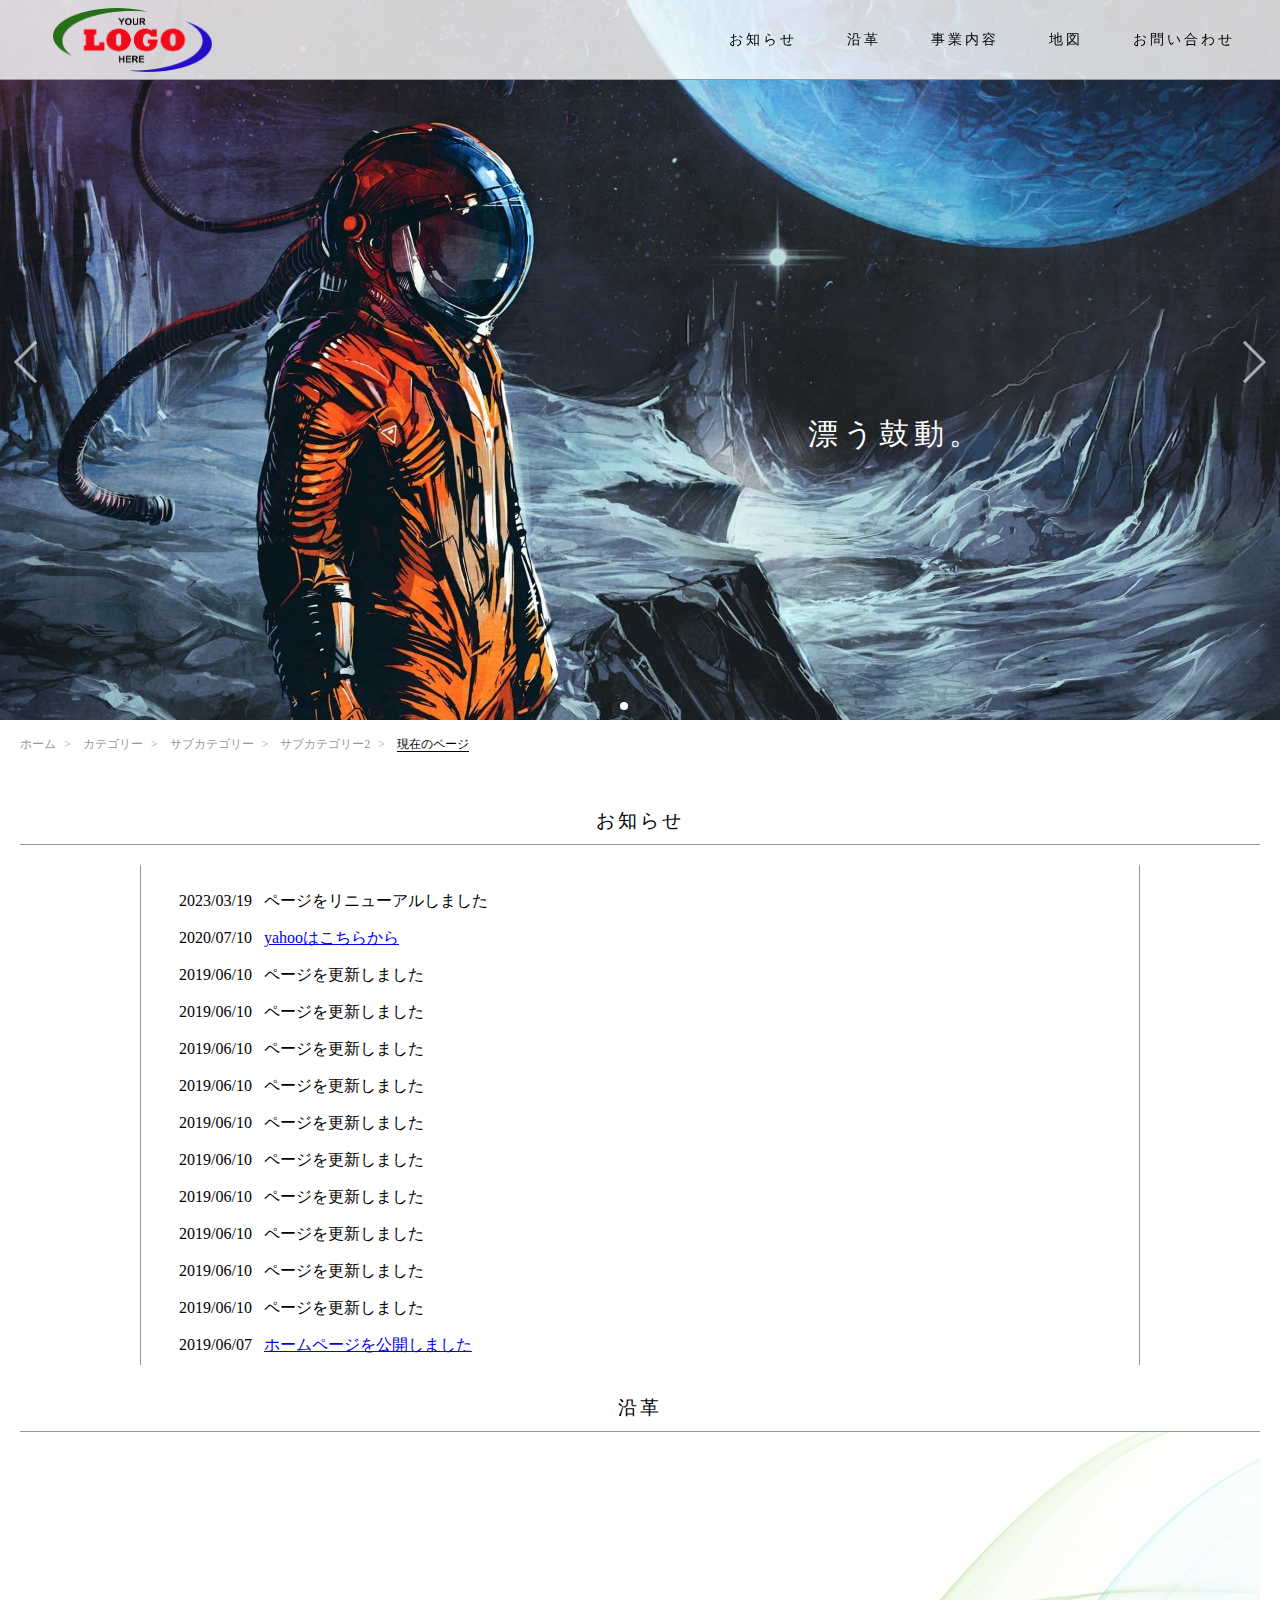
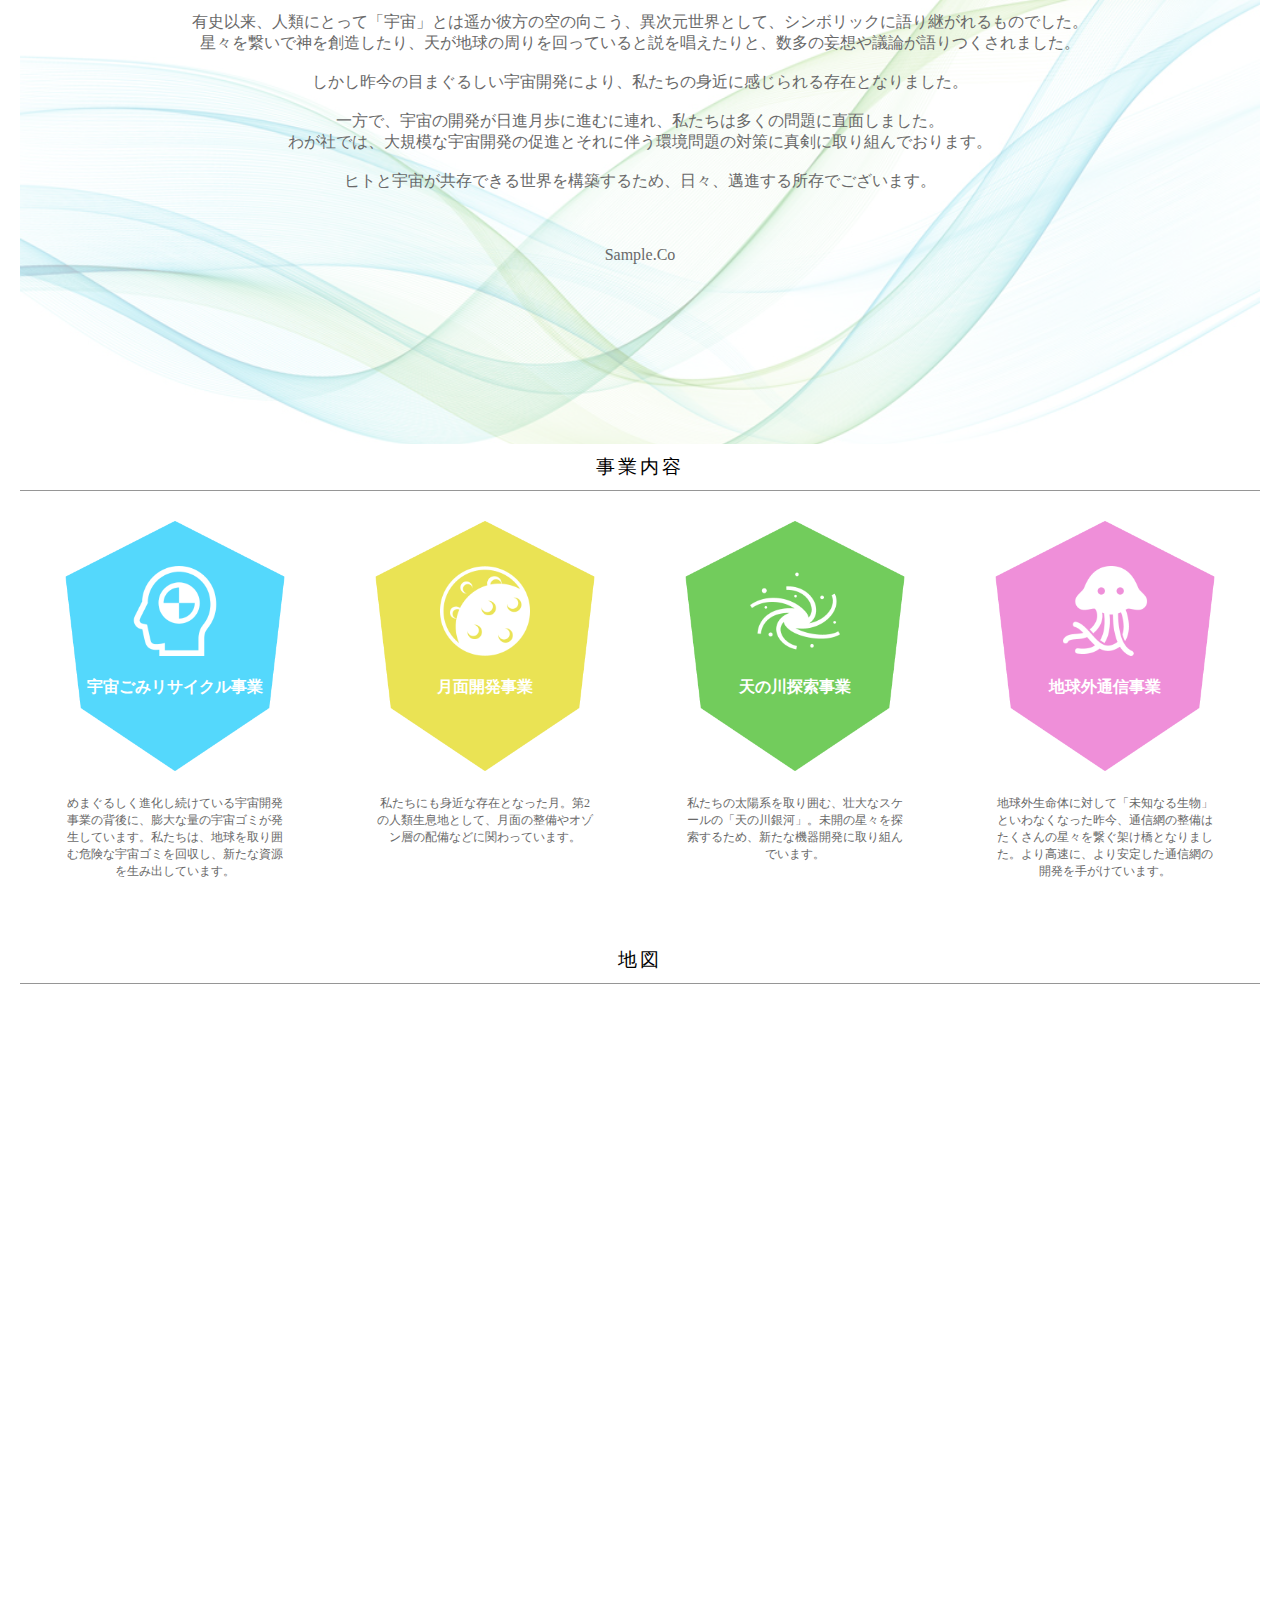
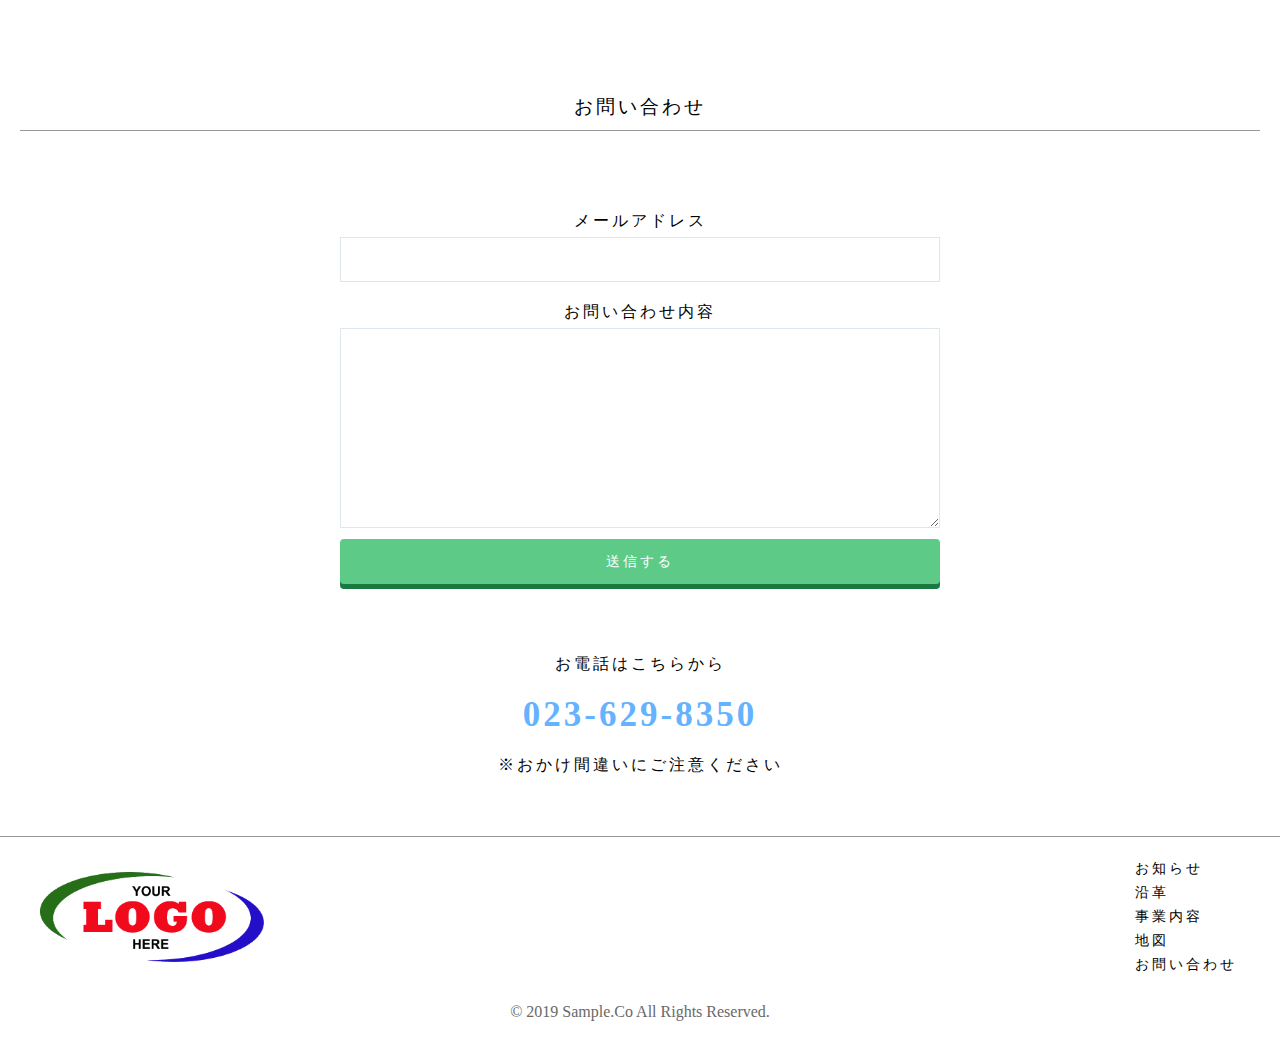
==== commit a1cdd796: "調整" ====
--- a/index.html
+++ b/index.html
@@ -232,7 +232,11 @@
                     <textarea></textarea>
                     <div></div>
                     <input class="contact-submit" type="submit" value="送信する">
-
+                    <div class="tell">
+                        <P>お電話はこちらから</P>
+                        <p class="tell-number">023-629-8350</p>
+                        <P>※おかけ間違いにご注意ください</P>
+                    </div>
                 </div>
             </div>
         </div>
--- a/css/stylesheet.css
+++ b/css/stylesheet.css
@@ -319,6 +319,11 @@
 }
 */
 
+
+/*//////////////////////////////////////////////////////////////////////
+     お知らせ
+//////////////////////////////////////////////////////////////////////*/
+
 .info-iframe iframe {
     width: 100%;
     height: 100%;
@@ -338,9 +343,17 @@
     border-right: 1px solid rgb(150, 150, 150);
 }
 
+
+/*//////////////////////////////////////////////////////////////////////
+     お問い合わせ
+//////////////////////////////////////////////////////////////////////*/
+
+.contact .contents{
+    padding: 60px 0;
+}
+
 .contact p {
-    margin: 40px 0 0 0;
-    font-size: 14px;
+    margin: 20px 0 0 0;
     letter-spacing: 3px;
 }
 
@@ -380,6 +393,18 @@
     box-shadow: none;
 }
 
+.tell-number{
+    font-size: 35px;
+    color: #65b2ff;
+    font-weight: bold;
+}
+
+
+
+
+/*//////////////////////////////////////////////////////////////////////
+     地図
+//////////////////////////////////////////////////////////////////////*/
 
 .map-wrapper {
     height: 700px;
@@ -389,6 +414,11 @@
     padding: 10px 0;
     margin: 0;
 }
+
+
+/*//////////////////////////////////////////////////////////////////////
+     事業内容
+//////////////////////////////////////////////////////////////////////*/
 
 .work {
     float: left;
@@ -437,6 +467,11 @@
     clear: left;
 }
 
+
+/*//////////////////////////////////////////////////////////////////////
+     沿革
+//////////////////////////////////////////////////////////////////////*/
+
 .history-back{
     background:url(../img/img04.jpg)center center no-repeat;
     background-size:cover;
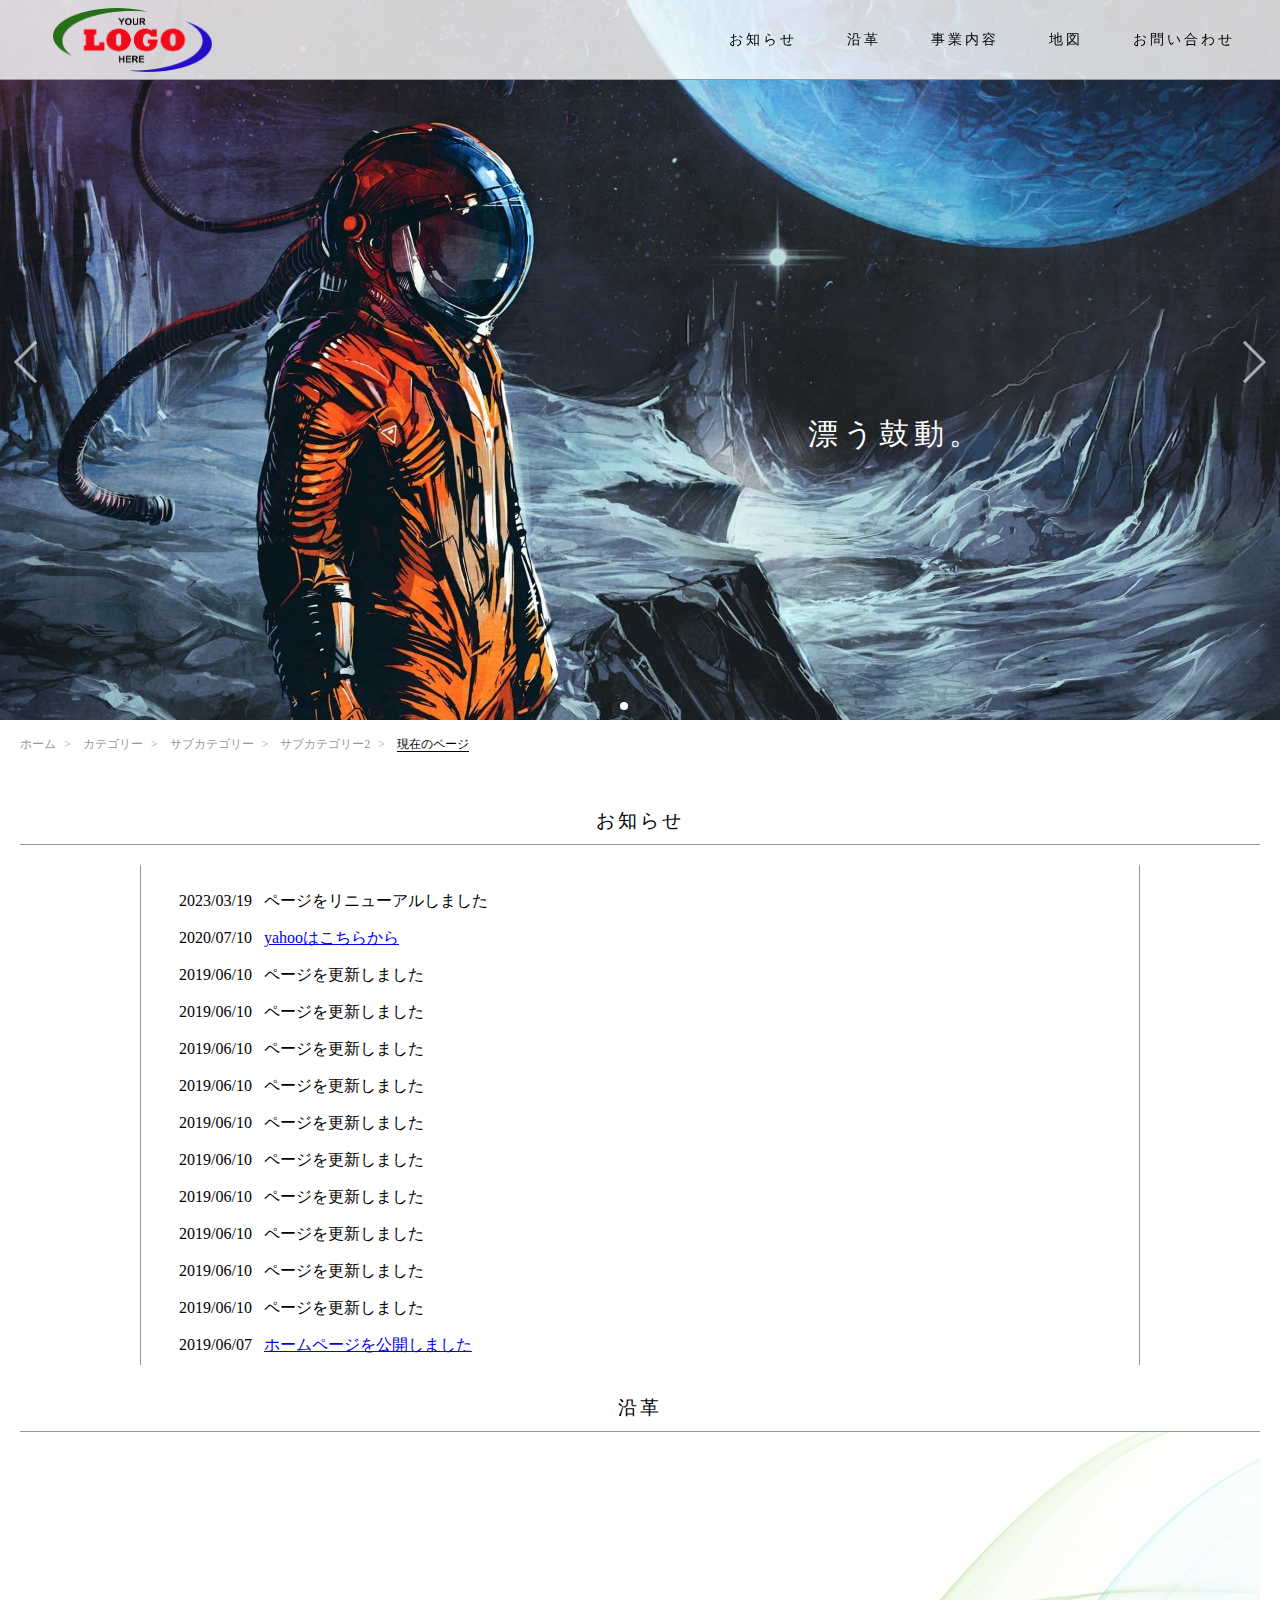
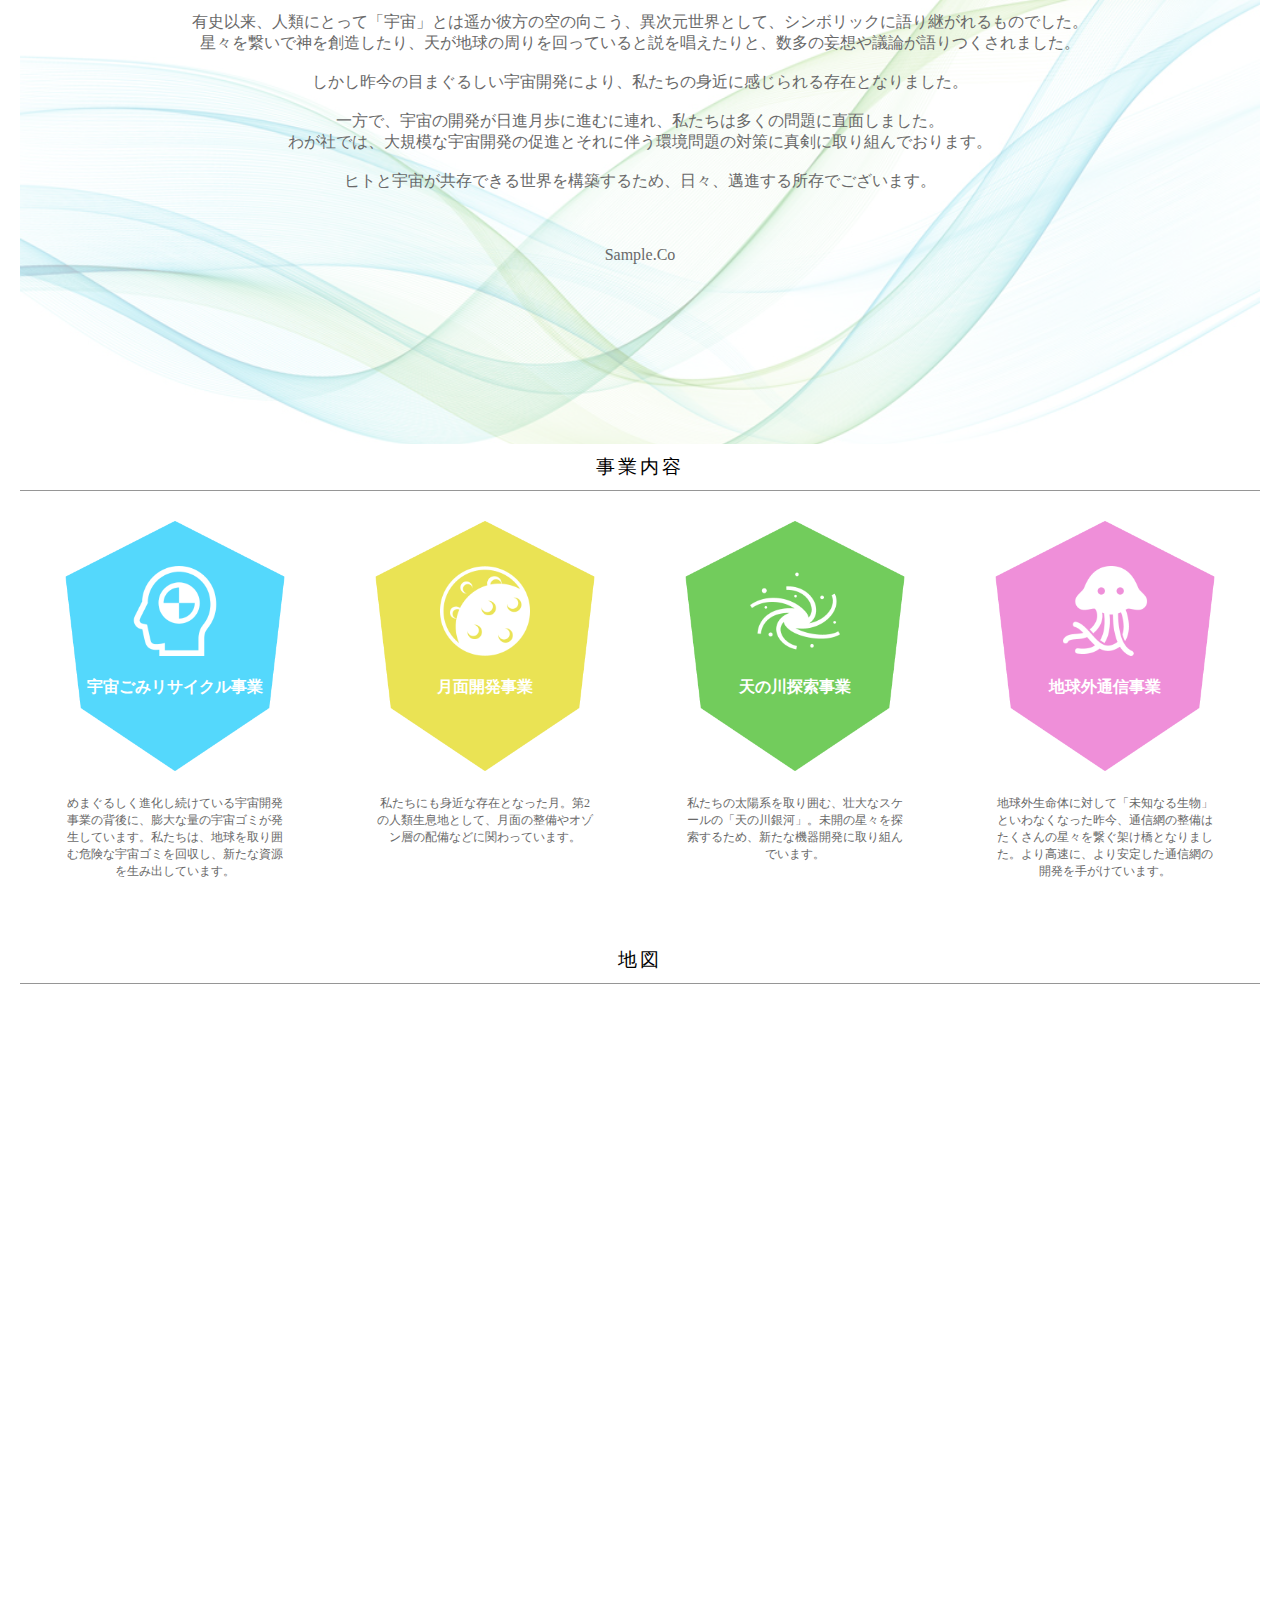
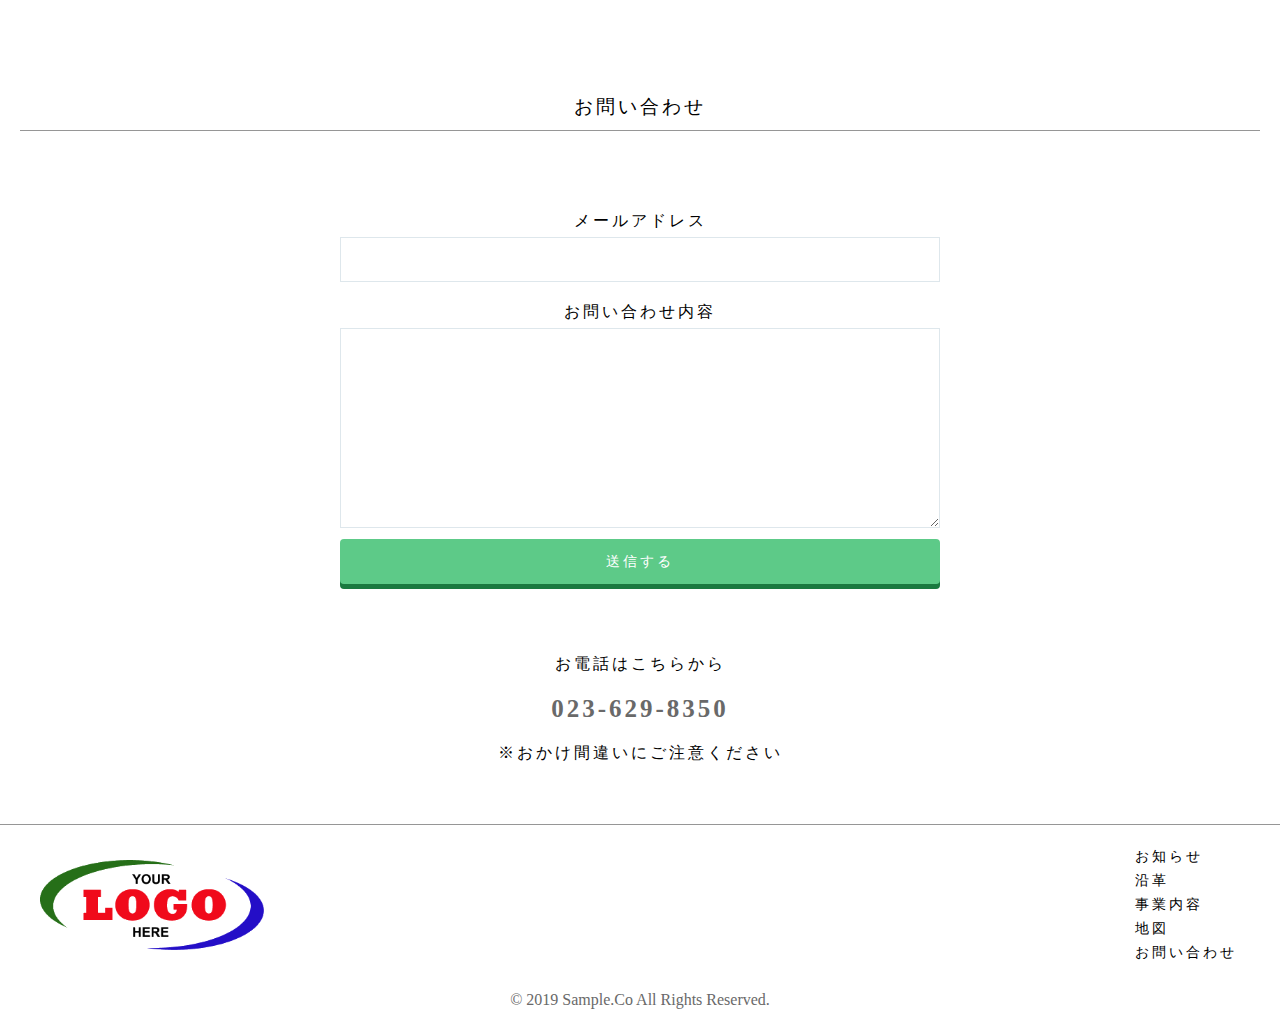
==== commit 3ae3fadc: "phpメール実装" ====
--- a/index.html
+++ b/index.html
@@ -121,6 +121,7 @@
                     },
                 },
             });
+
         </script>
 
     </div>
@@ -226,17 +227,20 @@
             <div ID="contact" class="section contact">
                 <h3>お問い合わせ</h3>
                 <div class="contents">
-                    <p>メールアドレス</p>
-                    <input class="mail-address">
-                    <p>お問い合わせ内容</p>
-                    <textarea></textarea>
-                    <div></div>
-                    <input class="contact-submit" type="submit" value="送信する">
+                    <form method="post" action="sent.php">
+                        <p>メールアドレス</p>
+                        <input class="mail-address" name="title">
+                        <p>お問い合わせ内容</p>
+                        <textarea name="body"></textarea>
+                        <div></div>
+                        <input class="contact-submit" type="submit" value="送信する">
+                    </form>
                     <div class="tell">
                         <P>お電話はこちらから</P>
                         <p class="tell-number">023-629-8350</p>
                         <P>※おかけ間違いにご注意ください</P>
                     </div>
+
                 </div>
             </div>
         </div>
@@ -276,6 +280,9 @@
     <script src="./js/ofi.min.js"></script>
     <script>
         objectFitImages();
+
     </script>
 
-</body></html>
+</body>
+
+</html>
--- a/css/stylesheet.css
+++ b/css/stylesheet.css
@@ -348,7 +348,7 @@
      お問い合わせ
 //////////////////////////////////////////////////////////////////////*/
 
-.contact .contents{
+.contact .contents {
     padding: 60px 0;
 }
 
@@ -393,10 +393,11 @@
     box-shadow: none;
 }
 
-.tell-number{
-    font-size: 35px;
-    color: #65b2ff;
+.tell-number {
+    font-size: 25px;
+    color: dimgray;
     font-weight: bold;
+    cursor: pointer;
 }
 
 
@@ -427,7 +428,7 @@
     margin: 30px auto;
 }
 
-.work-icon{
+.work-icon {
     position: relative;
 }
 
@@ -459,11 +460,11 @@
     display: inline-block;
     margin-top: 20px;
     font-size: 12px;
-    color:dimgray;
+    color: dimgray;
     height: 100px;
 }
 
-.clear{
+.clear {
     clear: left;
 }
 
@@ -472,23 +473,23 @@
      沿革
 //////////////////////////////////////////////////////////////////////*/
 
-.history-back{
-    background:url(../img/img04.jpg)center center no-repeat;
-    background-size:cover;
+.history-back {
+    background: url(../img/img04.jpg)center center no-repeat;
+    background-size: cover;
     margin: 0 auto;
 
 }
 
-.back-mask{
-    height:100%;
-    background: rgba(255,255,255,0.7);
-}
-
-.history-text{
+.back-mask {
+    height: 100%;
+    background: rgba(255, 255, 255, 0.7);
+}
+
+.history-text {
     width: 75%;
     margin: 0 auto;
     padding: 180px 0;
-    color:dimgray;
+    color: dimgray;
     font-size: 16px;
 }
 
